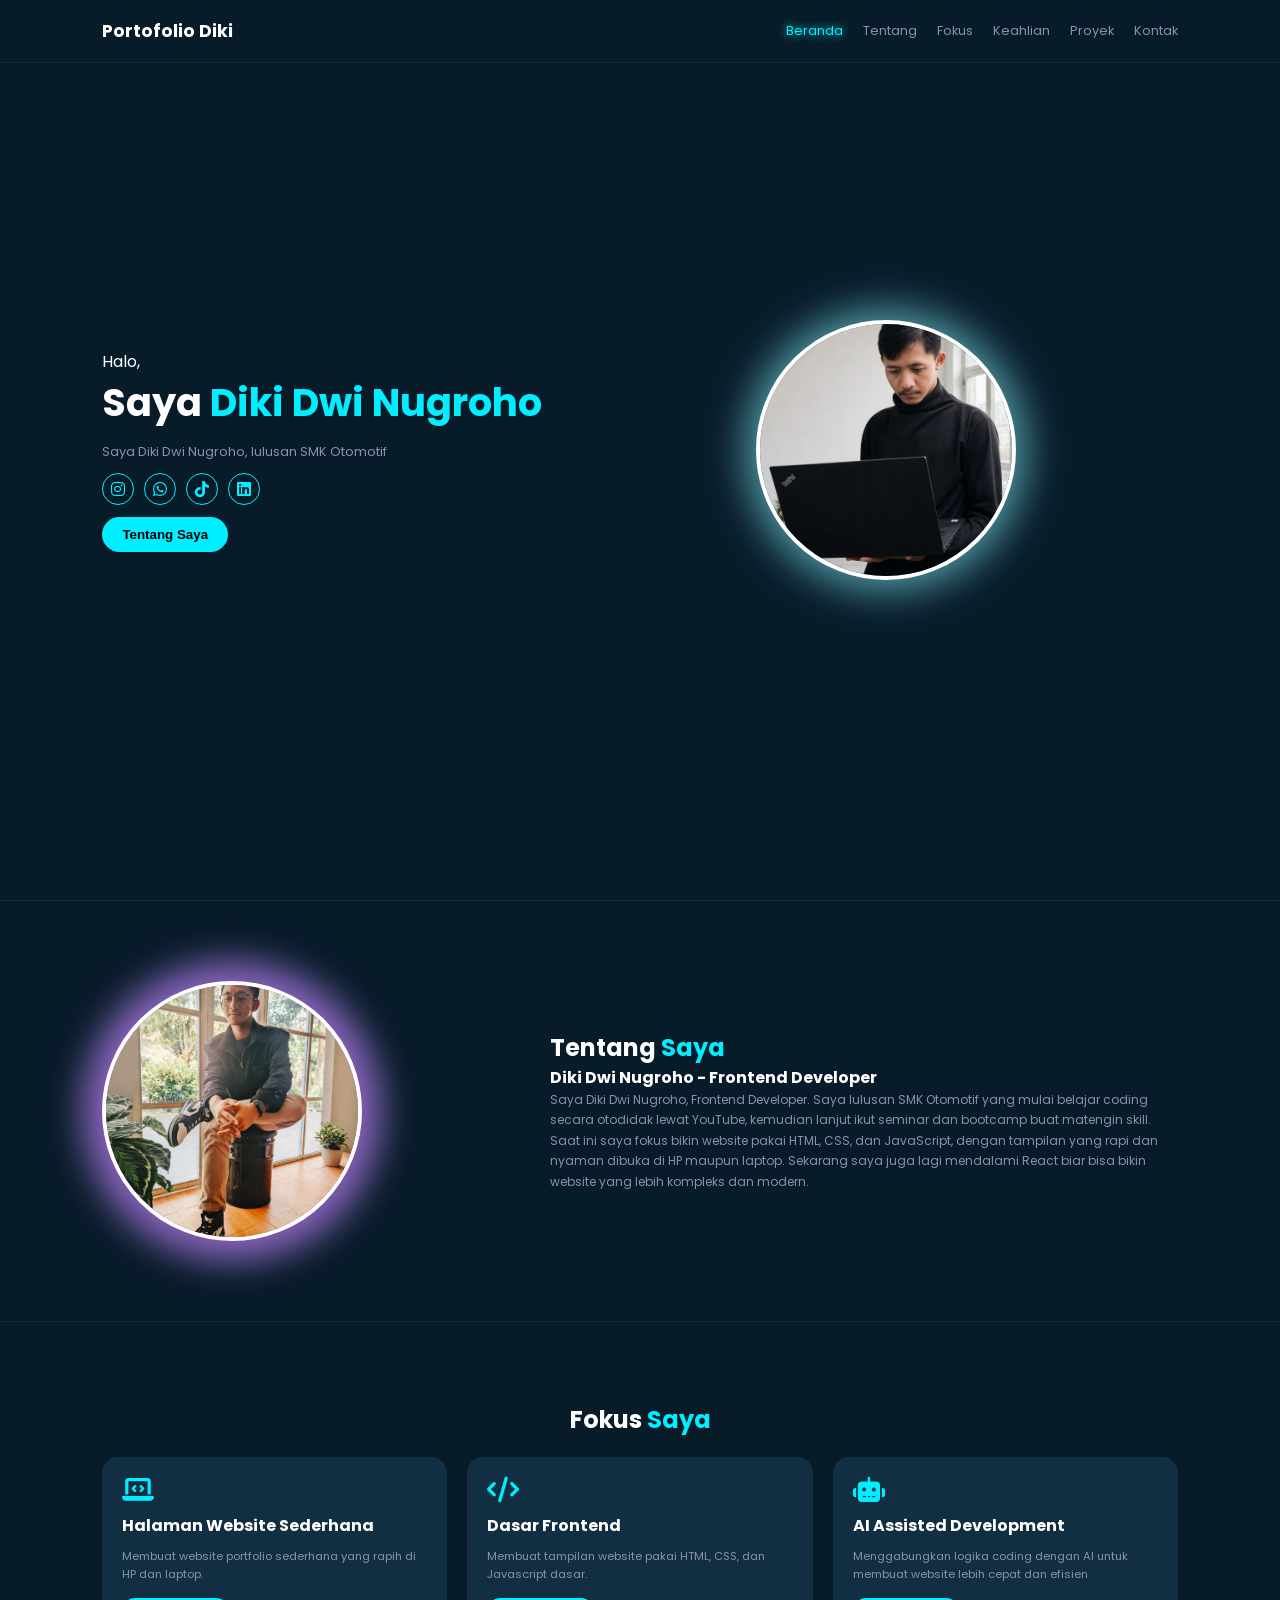
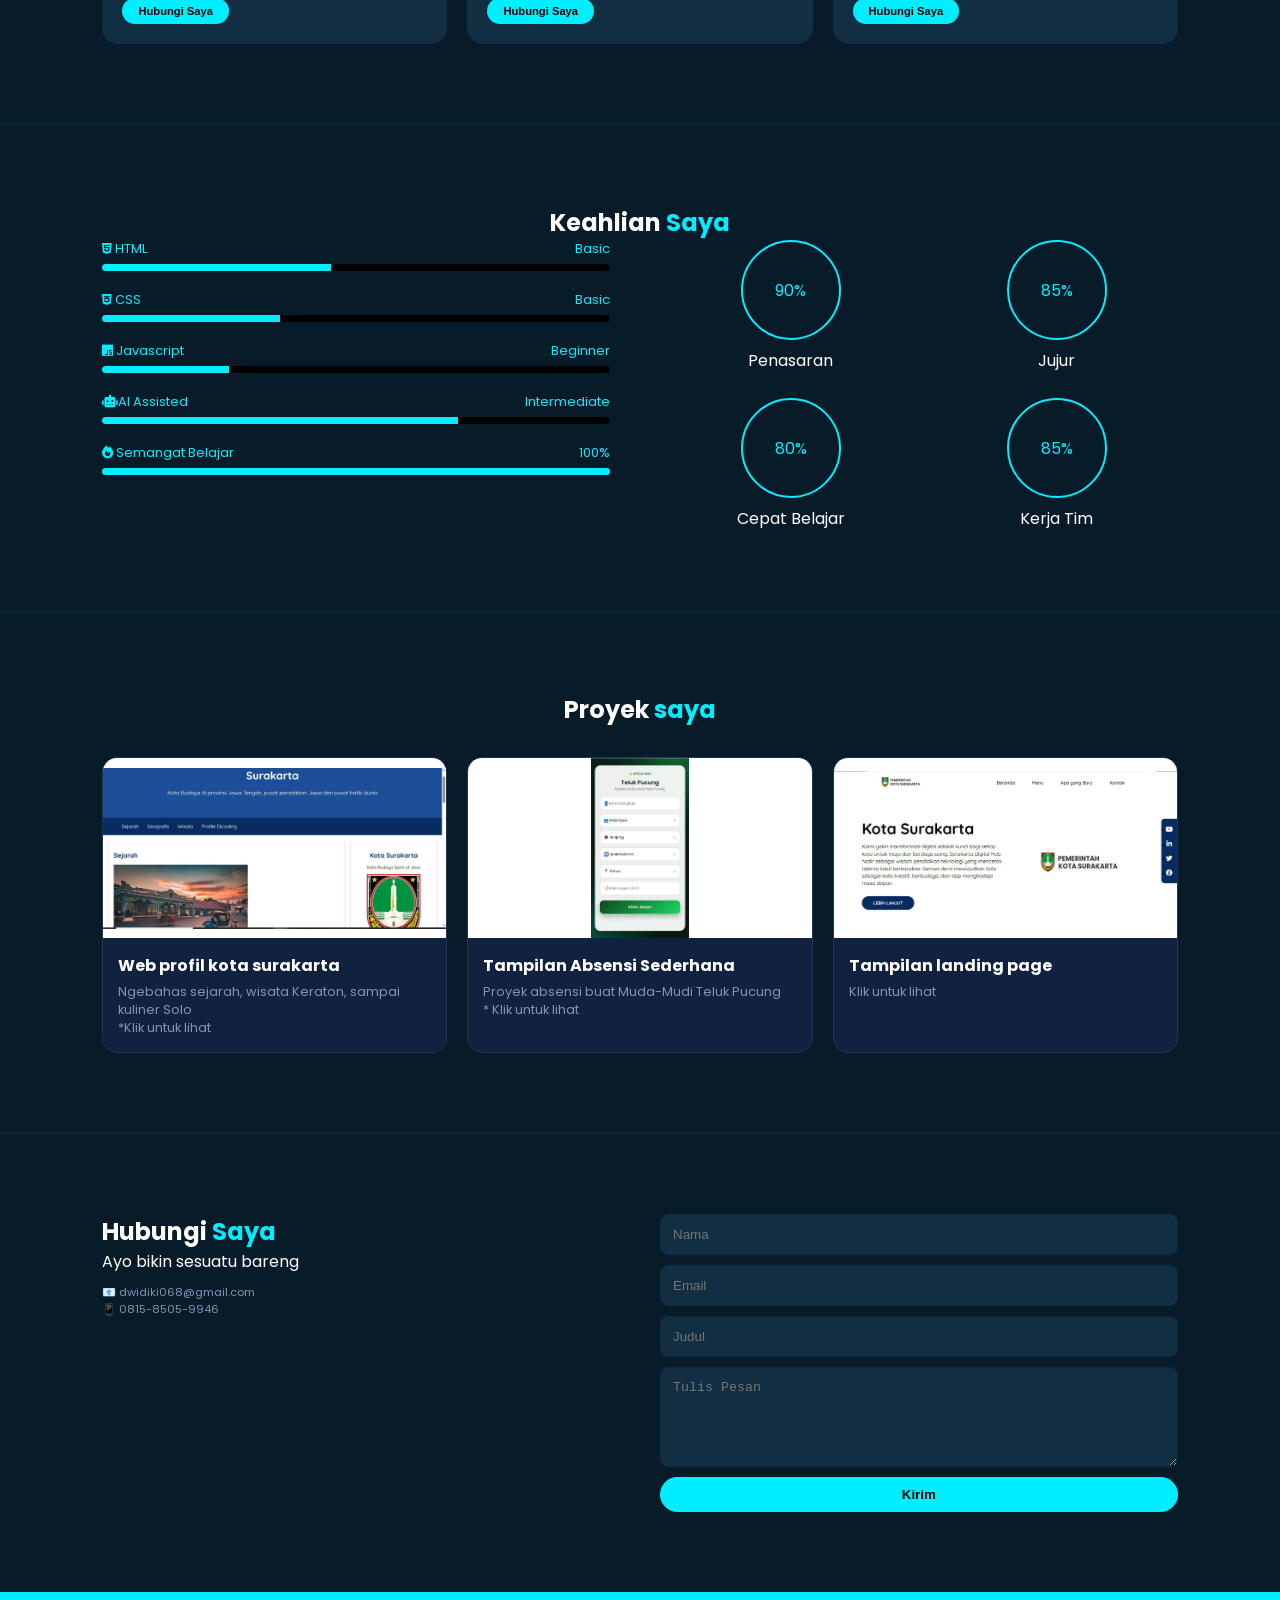
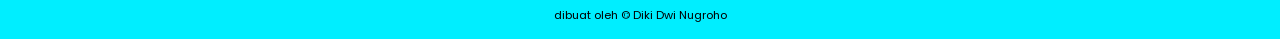
==== index.html @ 2370bca5 "Update index.html" ====
<!DOCTYPE html>
<html lang="id">
<head>
  <meta name="google-site-verification" content="iujRSpoMuVvYDwX9qb6ltJLf36_3VVV2gTtQCYWwE6g" />
  <meta charset="UTF-8">
  <meta name="viewport" content="width=device-width, initial-scale=1.0">
  
<!-- SEO UTAMA: Ini yang dibaca Google buat judul di pencarian -->
  <title>Portofolio Diki Dwi Nugroho - Frontend Developer</title>
  <meta name="description" content="Portofolio resmi Diki Dwi Nugroho, Frontend Developer. Lulusan SMK Otomotif">
  <meta name="keywords" content="portofolio Diki, Diki Dwi Nugroho, Frontend Developer">
  <meta name="author" content="Diki Dwi Nugroho">
  <link rel="canonical" href="https://kay313115.github.io/diki-portofolio/">
  
 <!-- OG: Biar kalo di-share ke WA / IG keliatan cakep -->
  <meta property="og:title" content="Portofolio Diki Dwi Nugroho">
  <meta property="og:image" content="https://kay313115.github.io/diki-portofolio/ddn.jpeg">
  <meta property="og:url" content="https://kay313115.github.io/diki-portofolio/">
  
  <!-- SCHEMA: Biar Google tau ini profil orang beneran, bukan web abal-abal -->
  <script type="application/ld+json">
  {
    "@context": "https://schema.org",
    "@type": "Person",
    "name": "Diki Dwi Nugroho",
    "url": "https://kay313115.github.io/diki-portofolio/",
    "image": "https://kay313115.github.io/diki-portofolio/ddn.jpeg",
    "jobTitle": "Frontend Developer",
    "sameAs": ["https://instagram.com/dikidwin", "https://www.linkedin.com/in/dikidwi-nugroho-8939112b4"]
  }
  </script>
  <link href="https://fonts.googleapis.com/css2?family=Poppins:wght@400;600;700&display=swap" rel="stylesheet">
  <link rel="stylesheet" href="https://cdnjs.cloudflare.com/ajax/libs/font-awesome/6.5.0/css/all.min.css">
  <link rel="stylesheet" href="style.css">
</head>
<body>
  <nav>
    <a class="logo">Portofolio Diki</a>
    <div class="hamburger" id="hamburger">☰</div>
    <div class="menu" id="menu">
      <a href="#home" class="active">Beranda</a>
      <a href="#about">Tentang</a>
      <a href="#services">Fokus</a>
      <a href="#skills">Keahlian</a>
      <a href="#project">Proyek</a>
      <a href="#contact">Kontak</a>
    </div>
  </nav>

  <section id="home" class="hero">
    <div>
      <p>Halo,</p>
      <h2>Saya <span id="typing"></span></h2>
      <p class="desc">Saya Diki Dwi Nugroho, lulusan SMK Otomotif</p>
      <div class="socials">
        <a href="https://instagram.com/dikidwin" target="_blank"><i class="fab fa-instagram"></i></a>
        <a href="https://wa.me/6281585059946" target="_blank"><i class="fab fa-whatsapp"></i></a>
        <a href="https://tiktok.com/@dutamihijab" target="_blank"><i class="fab fa-tiktok"></i></a>
        <a href="https://www.linkedin.com/in/dikidwi-nugroho-8939112b4" target="_blank"><i class="fab fa-linkedin"></i></a>
      </div>
      <button class="btn" onclick="document.querySelector('#about').scrollIntoView({behavior:'smooth'})">Tentang Saya</button>
    </div>
    <div class="avatar"><div class="glow"></div><img src="ddn.jpeg" alt="Foto profile Diki Dwi Nugroho" loading="lazy"></div>
  </section>

  <section id="about" class="about">
    <div class="avatar"><div class="glow"></div><div class="glow purple"></div><img src="nugroho.jpeg" alt="foto Diki Dwi Nugroho" loading="lazy"></div>
    <div>
      <h2>Tentang <span>Saya</span></h2>
      <h4>Diki Dwi Nugroho - Frontend Developer</h4>
      <p> Saya Diki Dwi Nugroho, Frontend Developer. Saya lulusan SMK Otomotif yang mulai belajar coding secara otodidak lewat YouTube, kemudian lanjut ikut seminar dan bootcamp buat matengin skill. Saat ini saya fokus bikin website pakai HTML, CSS, dan JavaScript, dengan tampilan yang rapi dan nyaman dibuka di HP maupun laptop. Sekarang saya juga lagi mendalami React biar bisa bikin website yang lebih kompleks dan modern. </p>
    </div>
  </section>

  <section id="services" class="services"><h2>Fokus <span> Saya</span></h2><div class="cards">
      <div class="card"><i class="fas fa-laptop-code"></i><h4>Halaman Website Sederhana</h4><p>Membuat website portfolio sederhana yang rapih di HP dan laptop.</p><button class="btn-contact" onclick="location.href='#contact'">Hubungi Saya</button></div>
      <div class="card"><i class="fas fa-code"></i><h4>Dasar Frontend</h4><p>Membuat tampilan website pakai HTML, CSS, dan Javascript dasar.</p><button class="btn-contact" onclick="location.href='#contact'">Hubungi Saya</button></div>
      <div class="card"><i class="fas fa-robot"></i><h4>AI Assisted Development</h4><p>Menggabungkan logika coding dengan AI untuk membuat website lebih cepat dan efisien</p><button class="btn-contact" onclick="location.href='#contact'">Hubungi Saya</button></div>
  </div></section>

  <section id="skills" class="skills"><h2>Keahlian <span>Saya</span></h2><div class="skill-wrap"><div class="tech">
        <div class="bar-box"><div class="bar-label"><span><i class="fab fa-html5"></i> HTML</span><span>Basic</span></div><div class="line"><div class="fill" style="width:45%"></div></div></div>
        <div class="bar-box"><div class="bar-label"><span><i class="fab fa-css3-alt"></i> CSS</span><span>Basic</span></div><div class="line"><div class="fill" style="width:35%"></div></div></div>
        <div class="bar-box"><div class="bar-label"><span><i class="fab fa-js"></i> Javascript</span><span>Beginner</span></div><div class="line"><div class="fill" style="width:25%"></div></div></div>
        <div class="bar-box"><div class="bar-label"><span><i class="fas fa-robot"></i>AI Assisted</span><span>Intermediate</span></div><div class="line"><div class="fill" style="width:70%"></div></div></div>
        <div class="bar-box"><div class="bar-label"><span><i class="fas fa-fire"></i> Semangat Belajar</span><span>100%</span></div><div class="line"><div class="fill" style="width:100%"></div></div></div>
  </div><div class="pro"><div class="circles">
          <div class="circle-wrap"><div class="circle"><span>90%</span></div><p>Penasaran</p></div>
          <div class="circle-wrap"><div class="circle"><span>85%</span></div><p>Jujur</p></div>
          <div class="circle-wrap"><div class="circle"><span>80%</span></div><p>Cepat Belajar</p></div>
          <div class="circle-wrap"><div class="circle"><span>85%</span></div><p>Kerja Tim</p></div>
  </div></div></div></section>

  <section id="project" class="project">
    <h2>Proyek <span>saya</span></h2>
    <div class="p-grid">
     <div class="p-card" onclick="window.open('https://kay313115.github.io/Kota-Surakarta/')">
       <img src="375.jpeg" alt="Web profil kota surakarta" loading="lazy">
       <div class="p-info">
         <h4>Web profil kota surakarta</h4>
         <p>Ngebahas sejarah, wisata Keraton, sampai kuliner Solo<br>*Klik untuk lihat</p>
       </div>
     </div>
     <div class="p-card" onclick="window.open('https://web-kita.my.id')">
       <img src="123.jpeg" alt="Absensi Teluk Pucung" loading="lazy">
       <div class="p-info">
         <h4>Tampilan Absensi Sederhana</h4>
         <p>Proyek absensi buat Muda-Mudi Teluk Pucung <br>* Klik untuk lihat</p>
       </div>
     </div>
     <div class="p-card" onclick="window.open('https://kay313115.github.io/Landing_Page-Kota_surakarta/')">
       <img src="346.jpeg" alt="landing page" loading="lazy">
       <div class="p-info">
         <h4>Tampilan landing page</h4>
         <p>Klik untuk lihat</p>
       </div>
     </div>
    </div>
  </section>

  <section id="contact" class="contact">
    <div><h2>Hubungi <span>Saya</span></h2><p>Ayo bikin sesuatu bareng</p><p class="small">📧 dwidiki068@gmail.com<br>📱 0815-8505-9946</p></div>
    <form id="form"><input type="text" name="name" placeholder="Nama" required><input type="email" name="email" placeholder="Email" required><input type="text" name="subject" placeholder="Judul"><textarea name="message" placeholder="Tulis Pesan"></textarea><button type="submit" class="btn full">Kirim</button></form>
  </section>

  <footer>dibuat oleh &#169; Diki Dwi Nugroho</footer>
  <script src="script.js"></script>
</body>
</html>
---- style.css ----
/* ================= RESET ================= */
* {
  margin: 0;
  padding: 0;
  box-sizing: border-box;
}

html {
  scroll-behavior: smooth;
}

body {
  background: #081B29;
  color: #fff;
  font-family: Poppins, sans-serif;
  overflow-x: hidden;
}

img {
  max-width: 100%;
  height: auto;
  display: block;
}

/* ================= NAVBAR ================= */
nav {
  display: flex;
  justify-content: space-between;
  align-items: center;
  padding: 18px 8%;
  position: fixed;
  top: 0;
  left: 0;
  right: 0;
  background: #081B29;
  z-index: 1000;
  border-bottom: 1px solid #0E2A3E;
}

.logo {
  font-weight: 700;
  font-size: 1.1rem;
}

.menu {
  display: flex;
  gap: 20px;
}

.menu a {
  color: #8892B0;
  text-decoration: none;
  font-size: .8rem;
  transition: 0.3s;
}

.menu a:hover,
.menu a.active {
  color: #00EEFF;
  text-shadow: 0 0 10px #00EEFF;
}

.hamburger {
  display: none;
  font-size: 26px;
  cursor: pointer;
  color: #00EEFF;
}

/* ================= HERO ================= */
.hero {
  display: grid;
  grid-template-columns: 1.2fr .8fr;
  min-height: 100vh;
  align-items: center;
  gap: 20px;
  padding: 100px 8%;
}

.hero h2 {
  font-size: 2.4rem;
}

#typing {
  color: #00EEFF;
}

.desc {
  color: #8892B0;
  font-size: .8rem;
  margin: 12px 0;
}

.socials {
  display: flex;
  gap: 10px;
  margin: 12px 0;
}

.socials a {
  width: 32px;
  height: 32px;
  border: 1px solid #00EEFF;
  border-radius: 50%;
  display: flex;
  align-items: center;
  justify-content: center;
  color: #00EEFF;
  text-decoration: none;
}

.btn {
  background: #00EEFF;
  color: #000;
  border: 0;
  padding: 10px 20px;
  border-radius: 20px;
  font-weight: 600;
  cursor: pointer;
}

.btn.full {
  width: 100%;
}

/* ================= AVATAR ================= */
.avatar {
  position: relative;
  width: 260px;
  height: 260px;
}

.glow {
  position: absolute;
  inset: -10px;
  background: #87f7ff;
  border-radius: 50%;
  filter: blur(20px);
  opacity: .6;
}

.glow.purple {
  background: #c73bdf;
  inset: -15px;
}

.avatar img {
  position: relative;
  width: 100%;
  height: 100%;
  border-radius: 50%;
  border: 4px solid #fff;
  object-fit: cover;
}

/* ================= SECTION ================= */
.about,
.services,
.skills,
.project,
.contact {
  border-top: 1px solid #0E2A3E;
  padding: 80px 8%;
}

.about {
  display: grid;
  grid-template-columns: .8fr 1.2fr;
  gap: 30px;
  align-items: center;
}

.about span,
.services span,
.skills span,
.project span,
.contact span {
  color: #00EEFF;
}

.about p {
  color: #8892B0;
  font-size: .75rem;
  line-height: 1.7;
}

.services,
.skills,
.project {
  text-align: center;
}

/* ================= CARDS ================= */
.cards {
  display: grid;
  grid-template-columns: repeat(3, 1fr);
  gap: 20px;
  margin-top: 20px;
}

.card {
  background: #112E42;
  padding: 20px;
  border-radius: 16px;
  text-align: left;
  display: flex;
  flex-direction: column;
}

.card i {
  color: #00EEFF;
  font-size: 1.6rem;
}

.card h4 {
  margin: 10px 0;
}

.card p {
  color: #8892B0;
  font-size: .7rem;
  line-height: 1.6;
  margin-bottom: 15px;
  flex-grow: 1;
}

.btn-contact {
  background: #00EEFF;
  color: #000;
  border: 0;
  padding: 7px 16px;
  border-radius: 20px;
  font-size: .7rem;
  font-weight: 600;
  cursor: pointer;
  align-self: flex-start;
}

/* ================= SKILLS ================= */
.skill-wrap {
  display: grid;
  grid-template-columns: 1fr 1fr;
  gap: 60px;
  text-align: left;
}

.bar-box {
  margin-bottom: 20px;
}

.bar-label {
  display: flex;
  justify-content: space-between;
  font-size: .8rem;
  margin-bottom: 6px;
}

.line {
  height: 7px;
  background: #000;
  border-radius: 10px;
  overflow: hidden;
}

.fill {
  height: 100%;
  background: #00EEFF;
}

.circles {
  display: grid;
  grid-template-columns: 1fr 1fr;
  gap: 25px;
}

.circle-wrap {
  display: flex;
  flex-direction: column;
  align-items: center;
  gap: 8px;
}

.circle {
  width: 100px;
  height: 100px;
  border: 2px solid #00EEFF;
  border-radius: 50%;
  display: flex;
  align-items: center;
  justify-content: center;
}

/* ================= PROJECT - GAMBAR UTUH ================= */
.p-grid {
  display: grid;
  grid-template-columns: repeat(auto-fit, minmax(280px, 1fr));
  gap: 20px;
  margin-top: 30px;
}

.p-card {
  background: #112240;
  border-radius: 15px;
  overflow: hidden;
  border: 1px solid #233554;
  transition: 0.3s;
  cursor: pointer;
}

.p-card:hover {
  transform: translateY(-5px);
  border-color: #00EEFF;
}

.p-card img {
  width: 100%;
  height: 180px;
  object-fit: contain;
  background: #fff;
}

.p-info {
  background: #112240;
}

.p-card h4 {
  padding: 15px 15px 5px 15px;
  font-size: 1rem;
  text-align: left;
}

.p-card p {
  padding: 0 15px 15px 15px;
  font-size: 0.8rem;
  color: #8892B0;
  text-align: left;
}

/* ================= CONTACT ================= */
.contact {
  display: grid;
  grid-template-columns: 1fr 1fr;
  gap: 40px;
  text-align: left;
}

.small {
  font-size: .7rem;
  color: #8892B0;
  margin-top: 10px;
}

form {
  display: flex;
  flex-direction: column;
  gap: 10px;
}

input,
textarea {
  background: #112E42;
  border: 1px solid #0E2A3E;
  padding: 12px;
  border-radius: 8px;
  color: #fff;
}

textarea {
  height: 100px;
}

footer {
  text-align: center;
  padding: 15px;
  background: #00EEFF;
  color: #000;
  font-size: .7rem;
}

/* ================= RESPONSIVE ================= */
@media (max-width: 900px) {
  .hero,
  .about,
  .skill-wrap,
  .contact,
  .cards {
    grid-template-columns: 1fr;
  }

  .hero {
    text-align: center;
  }

  .avatar {
    width: 200px;
    height: 200px;
    margin: auto;
    order: -1;
  }

  .socials {
    justify-content: center;
  }
}

@media (max-width: 768px) {
  nav {
    padding: 15px 5%;
  }

  .hamburger {
    display: block;
  }

  .menu {
    display: none;
    position: absolute;
    top: 60px;
    left: 0;
    width: 100%;
    background: #081B29;
    flex-direction: column;
    padding: 20px 0;
    text-align: center;
    border-top: 1px solid #0E2A3E;
  }

  .menu.active {
    display: flex;
  }

  .menu a {
    padding: 12px 0;
    font-size: 1rem;
  }

.p-card img {
    height: 180px;
  }
}
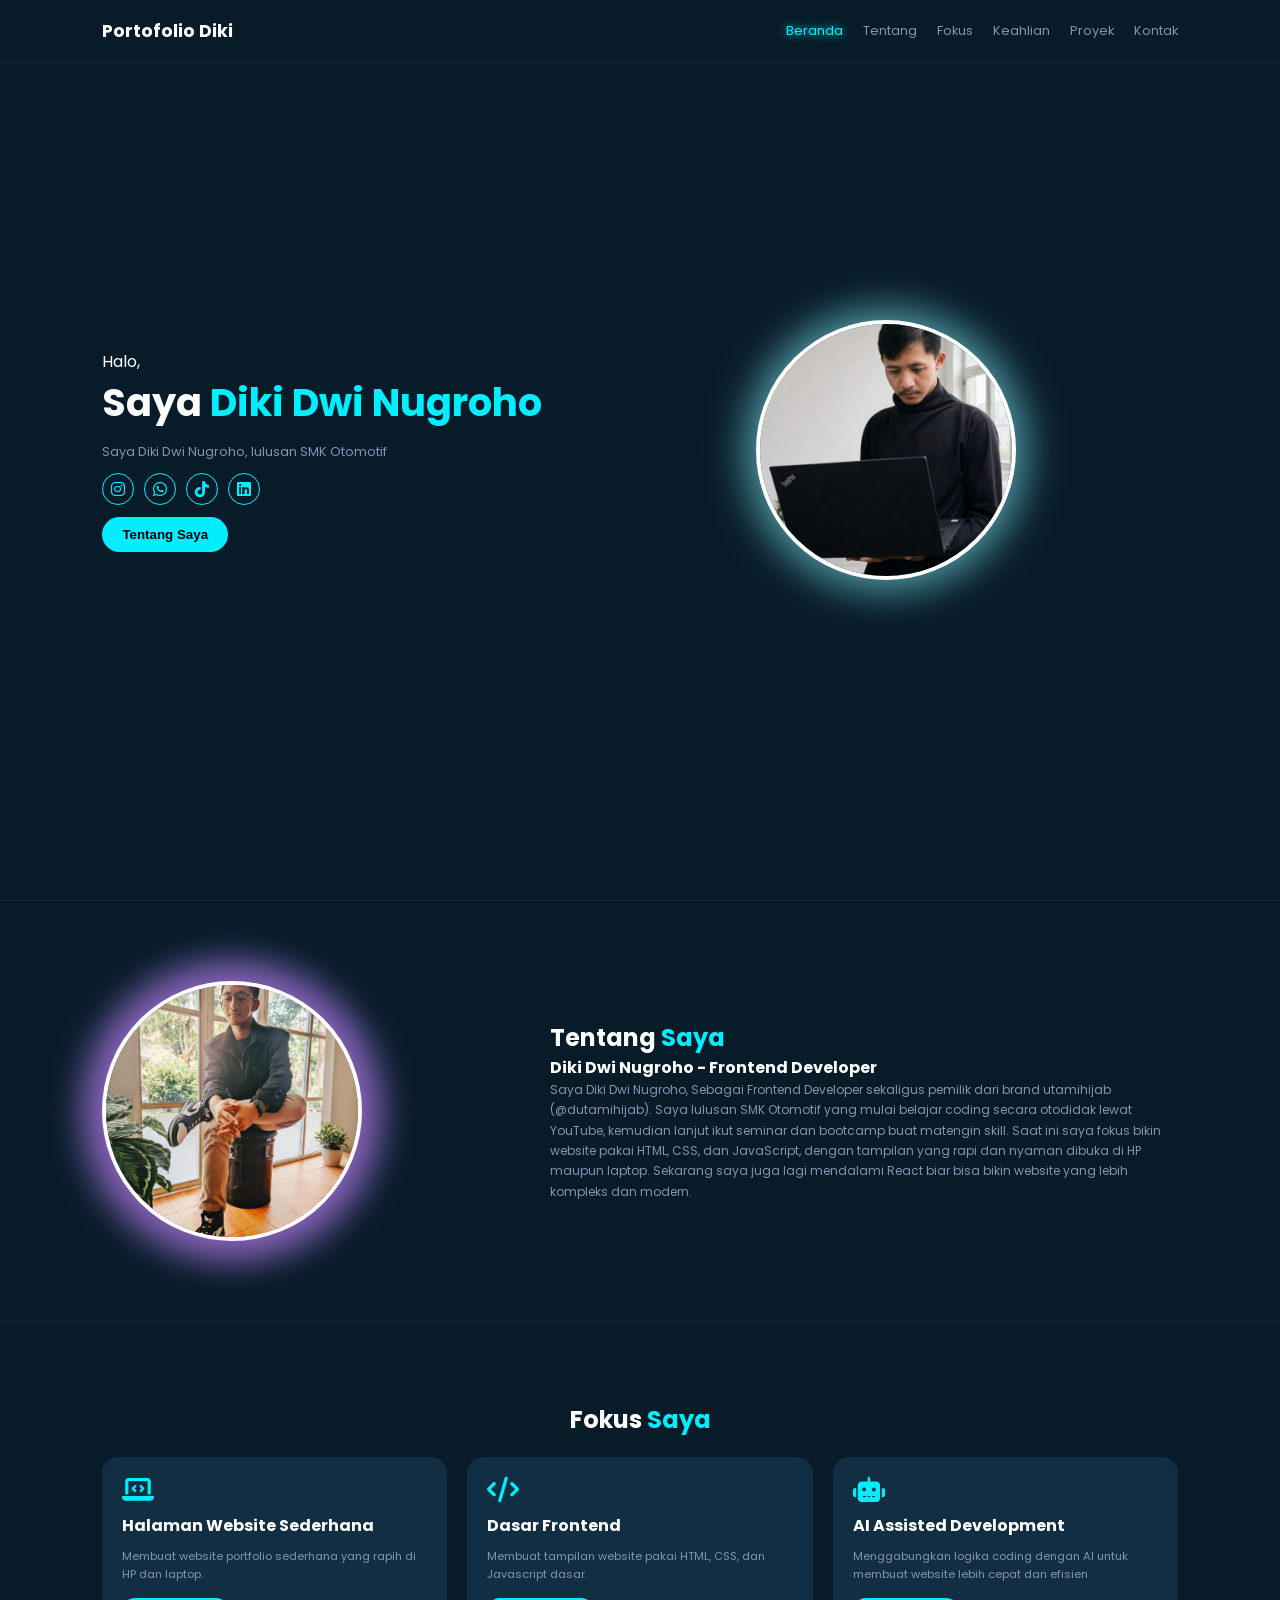
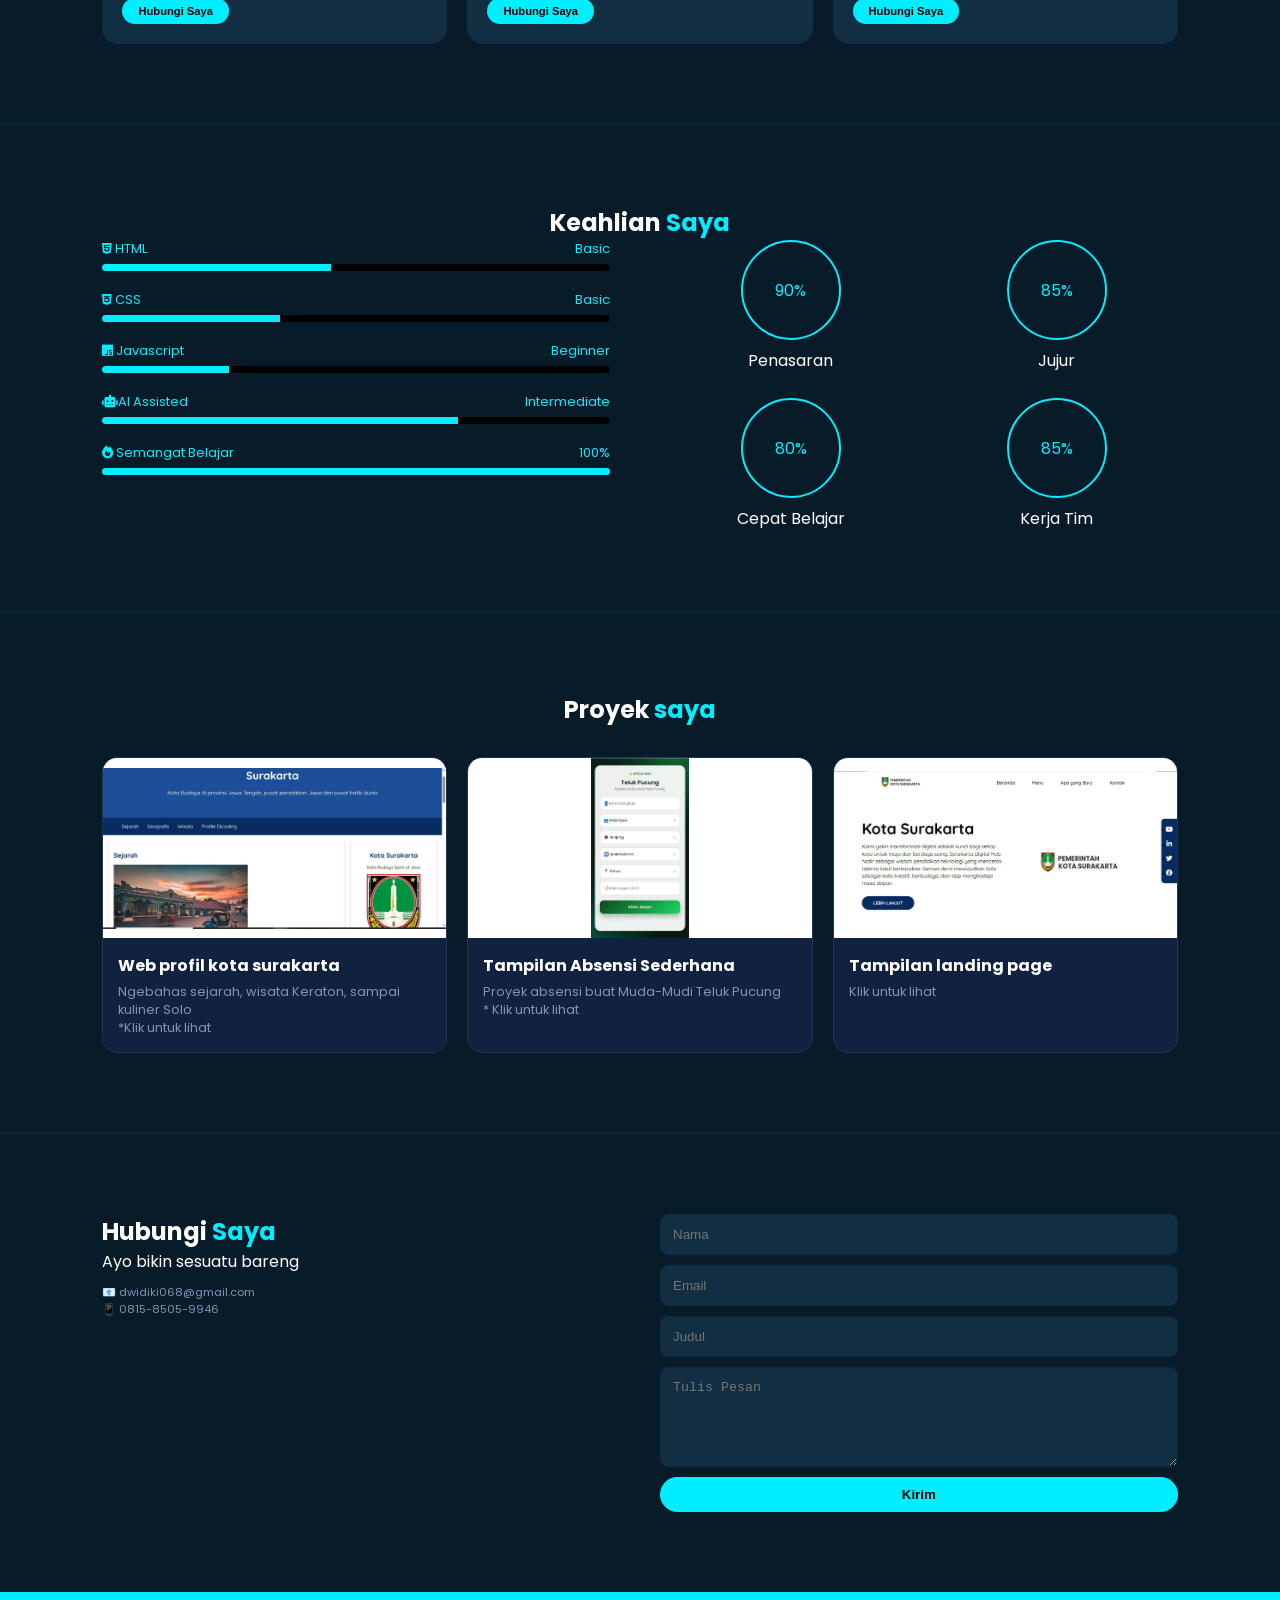
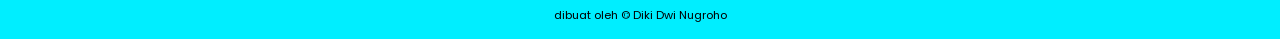
==== commit 8ab29dcf: "Update index.html" ====
--- a/index.html
+++ b/index.html
@@ -7,7 +7,7 @@
   
 <!-- SEO UTAMA: Ini yang dibaca Google buat judul di pencarian -->
   <title>Portofolio Diki Dwi Nugroho - Frontend Developer</title>
-  <meta name="description" content="Portofolio resmi Diki Dwi Nugroho, Frontend Developer. Lulusan SMK Otomotif">
+  <meta name="description" content="Portofolio resmi Diki Dwi Nugroho, owner utamihijab, Frontend Developer. Lulusan SMK Otomotif">
   <meta name="keywords" content="portofolio Diki, Diki Dwi Nugroho, Frontend Developer">
   <meta name="author" content="Diki Dwi Nugroho">
   <link rel="canonical" href="https://kay313115.github.io/diki-portofolio/">
@@ -19,15 +19,26 @@
   
   <!-- SCHEMA: Biar Google tau ini profil orang beneran, bukan web abal-abal -->
   <script type="application/ld+json">
-  {
-    "@context": "https://schema.org",
-    "@type": "Person",
-    "name": "Diki Dwi Nugroho",
-    "url": "https://kay313115.github.io/diki-portofolio/",
-    "image": "https://kay313115.github.io/diki-portofolio/ddn.jpeg",
-    "jobTitle": "Frontend Developer",
-    "sameAs": ["https://instagram.com/dikidwin", "https://www.linkedin.com/in/dikidwi-nugroho-8939112b4"]
-  }
+<script type="application/ld+json">
+{
+  "@context": "https://schema.org",
+  "@type": "Person",
+  "name": "Diki Dwi Nugroho",
+  "alternateName": "Diki Dwi Nugroho",
+  "url": "https://kay313115.github.io/diki-portofolio/",
+  "image": "https://kay313115.github.io/diki-portofolio/ddn.jpeg",
+  "jobTitle": ["Frontend Developer", "Owner Utamihijab"],
+  "description": "Diki Dwi Nugroho adalah Frontend Developer dan Owner Utamihijab. Lulusan SMK Otomotif yang membuat website menggunakan HTML, CSS, JavaScript, dan React.",
+  "worksFor": {
+    "@type": "Organization",
+    "name": "Utamihijab"
+  },
+  "sameAs": [
+    "https://instagram.com/dikidwin",
+    "https://www.linkedin.com/in/dikidwi-nugroho-8939112b4",
+    "https://tiktok.com/@dutamihijab"
+  ]
+}
   </script>
   <link href="https://fonts.googleapis.com/css2?family=Poppins:wght@400;600;700&display=swap" rel="stylesheet">
   <link rel="stylesheet" href="https://cdnjs.cloudflare.com/ajax/libs/font-awesome/6.5.0/css/all.min.css">
@@ -64,11 +75,11 @@
   </section>
 
   <section id="about" class="about">
-    <div class="avatar"><div class="glow"></div><div class="glow purple"></div><img src="nugroho.jpeg" alt="foto Diki Dwi Nugroho" loading="lazy"></div>
+    <div class="avatar"><div class="glow"></div><div class="glow purple"></div><img src="nugroho.jpeg" alt="foto Diki Dwi Nugroho sedang duduk di kursi dengan santai" loading="lazy"></div>
     <div>
       <h2>Tentang <span>Saya</span></h2>
       <h4>Diki Dwi Nugroho - Frontend Developer</h4>
-      <p> Saya Diki Dwi Nugroho, Frontend Developer. Saya lulusan SMK Otomotif yang mulai belajar coding secara otodidak lewat YouTube, kemudian lanjut ikut seminar dan bootcamp buat matengin skill. Saat ini saya fokus bikin website pakai HTML, CSS, dan JavaScript, dengan tampilan yang rapi dan nyaman dibuka di HP maupun laptop. Sekarang saya juga lagi mendalami React biar bisa bikin website yang lebih kompleks dan modern. </p>
+      <p> Saya Diki Dwi Nugroho, Sebagai Frontend Developer sekaligus pemilik dari brand utamihijab (@dutamihijab). Saya lulusan SMK Otomotif yang mulai belajar coding secara otodidak lewat YouTube, kemudian lanjut ikut seminar dan bootcamp buat matengin skill. Saat ini saya fokus bikin website pakai HTML, CSS, dan JavaScript, dengan tampilan yang rapi dan nyaman dibuka di HP maupun laptop. Sekarang saya juga lagi mendalami React biar bisa bikin website yang lebih kompleks dan modern. </p>
     </div>
   </section>
 
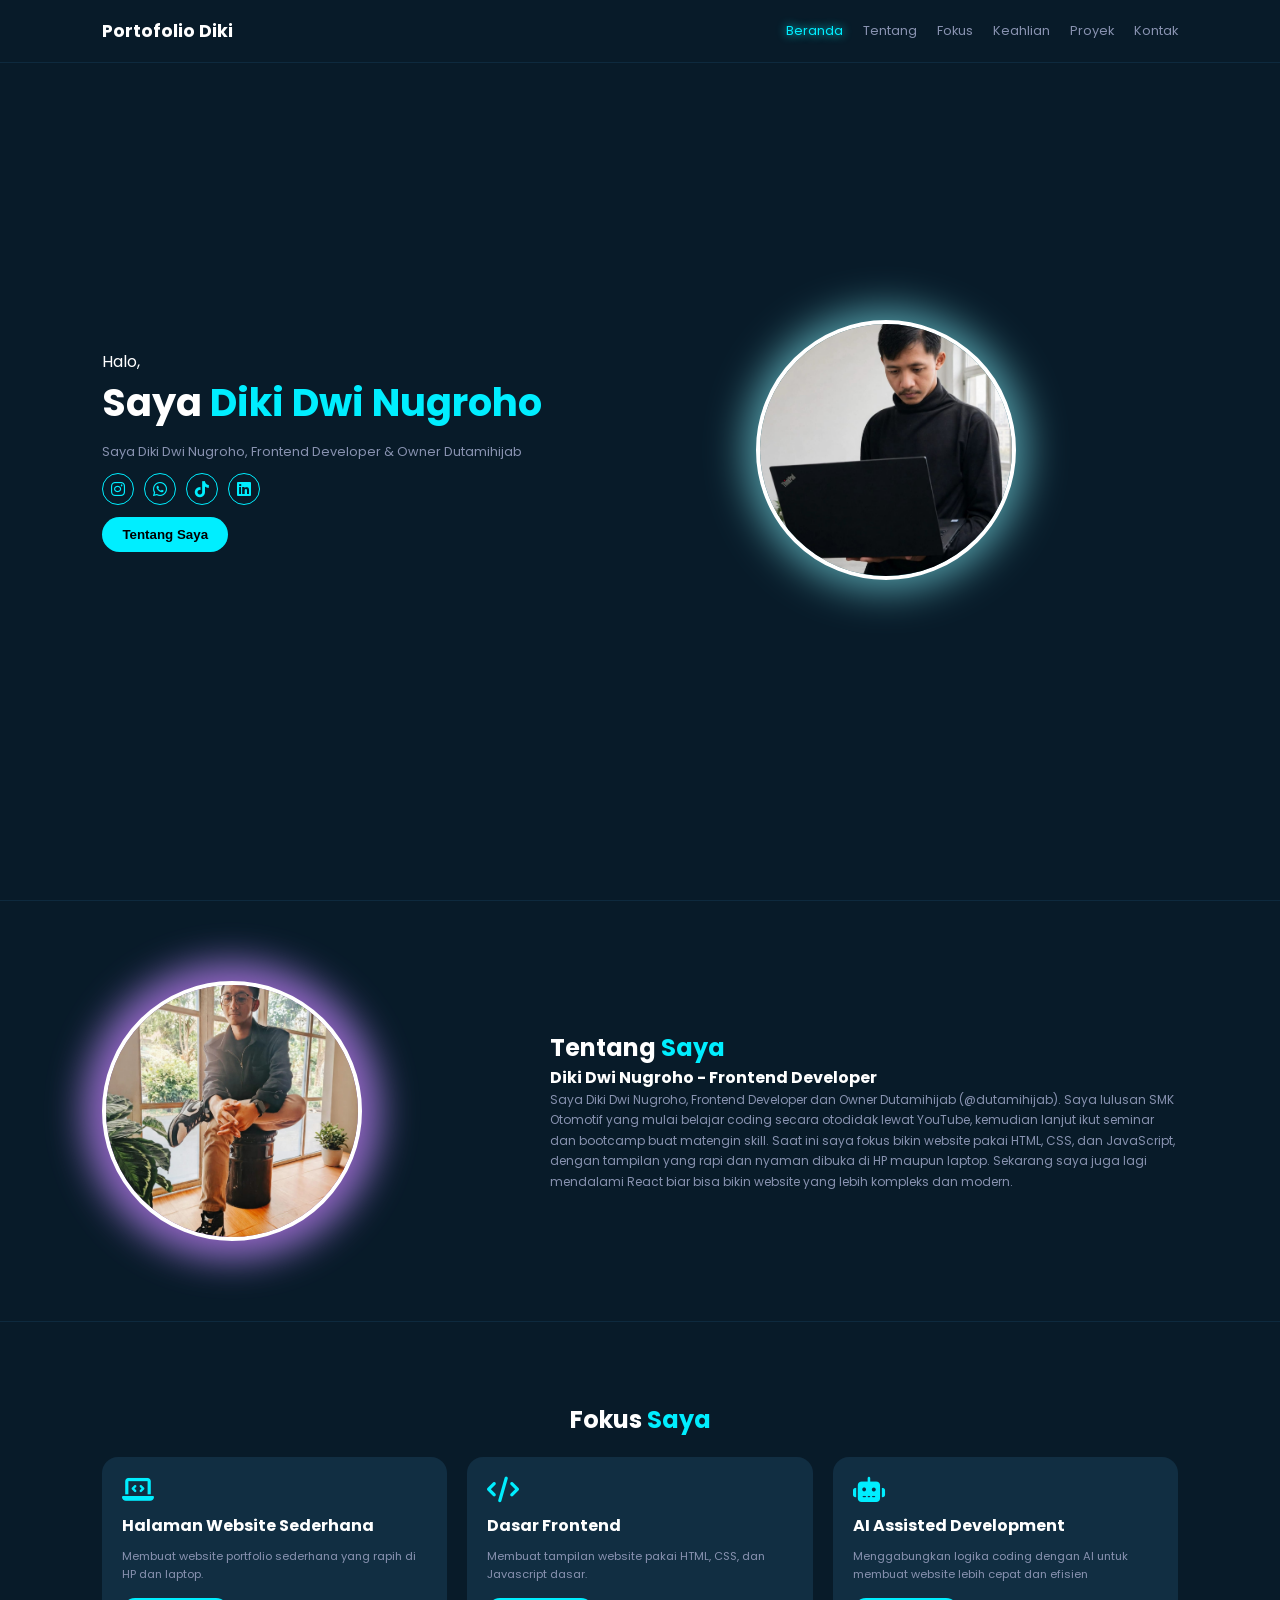
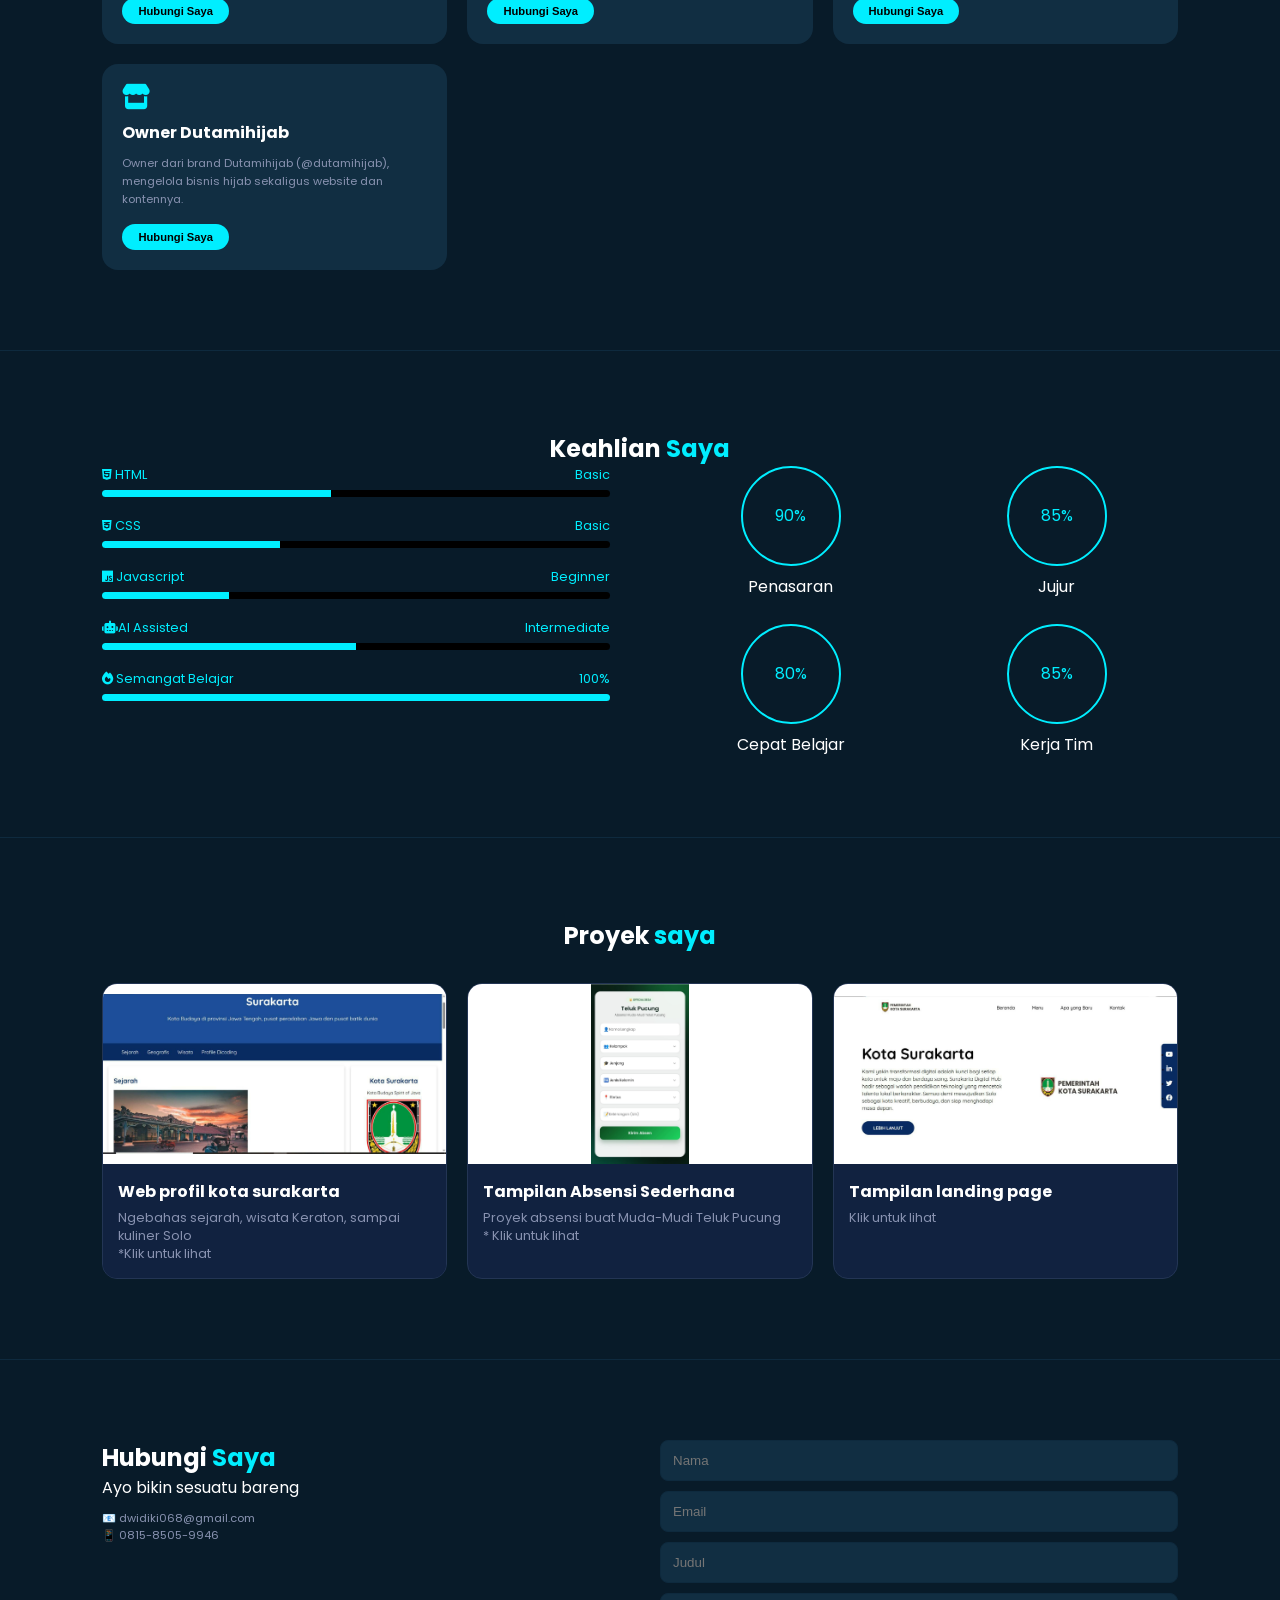
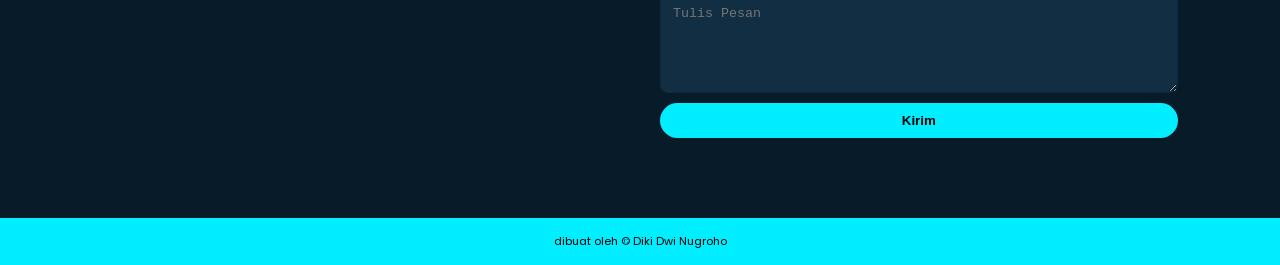
==== commit 658bc282: "Enhance SEO and update content in index.html Updated meta tags and content for SEO improvements and " ====
--- a/index.html
+++ b/index.html
@@ -5,40 +5,40 @@
   <meta charset="UTF-8">
   <meta name="viewport" content="width=device-width, initial-scale=1.0">
   
-<!-- SEO UTAMA: Ini yang dibaca Google buat judul di pencarian -->
-  <title>Portofolio Diki Dwi Nugroho - Frontend Developer</title>
-  <meta name="description" content="Portofolio resmi Diki Dwi Nugroho, owner utamihijab, Frontend Developer. Lulusan SMK Otomotif">
-  <meta name="keywords" content="portofolio Diki, Diki Dwi Nugroho, Frontend Developer">
+<!-- SEO UTAMA -->
+  <title>Diki Dwi Nugroho - Frontend Developer & Owner Dutamihijab</title>
+  <meta name="description" content="Diki Dwi Nugroho adalah Frontend Developer dan Owner Dutamihijab. Lulusan SMK Otomotif yang fokus bikin website HTML, CSS, JavaScript, dan React.">
+  <meta name="keywords" content="Diki Dwi Nugroho, Diki Dwi Nugroho siapa, Frontend Developer, Owner Dutamihijab, Dutamihijab">
   <meta name="author" content="Diki Dwi Nugroho">
   <link rel="canonical" href="https://kay313115.github.io/diki-portofolio/">
   
- <!-- OG: Biar kalo di-share ke WA / IG keliatan cakep -->
-  <meta property="og:title" content="Portofolio Diki Dwi Nugroho">
+ <!-- OG -->
+  <meta property="og:title" content="Diki Dwi Nugroho - Frontend Developer & Owner Dutamihijab">
+  <meta property="og:description" content="Frontend Developer & Owner Dutamihijab. Lulusan SMK Otomotif, fokus di website HTML, CSS, JavaScript, React.">
   <meta property="og:image" content="https://kay313115.github.io/diki-portofolio/ddn.jpeg">
   <meta property="og:url" content="https://kay313115.github.io/diki-portofolio/">
   
-  <!-- SCHEMA: Biar Google tau ini profil orang beneran, bukan web abal-abal -->
+  <!-- SCHEMA: UDAH GUA BENERIN, TINGGAL 1 SCRIPT, GAK DOBEL LAGI -->
   <script type="application/ld+json">
-<script type="application/ld+json">
-{
-  "@context": "https://schema.org",
-  "@type": "Person",
-  "name": "Diki Dwi Nugroho",
-  "alternateName": "Diki Dwi Nugroho",
-  "url": "https://kay313115.github.io/diki-portofolio/",
-  "image": "https://kay313115.github.io/diki-portofolio/ddn.jpeg",
-  "jobTitle": ["Frontend Developer", "Owner Utamihijab"],
-  "description": "Diki Dwi Nugroho adalah Frontend Developer dan Owner Utamihijab. Lulusan SMK Otomotif yang membuat website menggunakan HTML, CSS, JavaScript, dan React.",
-  "worksFor": {
-    "@type": "Organization",
-    "name": "Utamihijab"
-  },
-  "sameAs": [
-    "https://instagram.com/dikidwin",
-    "https://www.linkedin.com/in/dikidwi-nugroho-8939112b4",
-    "https://tiktok.com/@dutamihijab"
-  ]
-}
+  {
+    "@context": "https://schema.org",
+    "@type": "Person",
+    "name": "Diki Dwi Nugroho",
+    "alternateName": "Dicky Dwi Nugroho",
+    "url": "https://kay313115.github.io/diki-portofolio/",
+    "image": "https://kay313115.github.io/diki-portofolio/ddn.jpeg",
+    "jobTitle": ["Frontend Developer", "Owner Dutamihijab"],
+    "description": "Diki Dwi Nugroho adalah Frontend Developer dan Owner Dutamihijab. Lulusan SMK Otomotif yang membuat website menggunakan HTML, CSS, JavaScript, dan React.",
+    "worksFor": {
+      "@type": "Organization",
+      "name": "Dutamihijab"
+    },
+    "sameAs": [
+      "https://instagram.com/dikidwin",
+      "https://www.linkedin.com/in/dikidwi-nugroho-8939112b4",
+      "https://tiktok.com/@dutamihijab"
+    ]
+  }
   </script>
   <link href="https://fonts.googleapis.com/css2?family=Poppins:wght@400;600;700&display=swap" rel="stylesheet">
   <link rel="stylesheet" href="https://cdnjs.cloudflare.com/ajax/libs/font-awesome/6.5.0/css/all.min.css">
@@ -62,7 +62,7 @@
     <div>
       <p>Halo,</p>
       <h2>Saya <span id="typing"></span></h2>
-      <p class="desc">Saya Diki Dwi Nugroho, lulusan SMK Otomotif</p>
+      <p class="desc">Saya Diki Dwi Nugroho, Frontend Developer & Owner Dutamihijab</p>
       <div class="socials">
         <a href="https://instagram.com/dikidwin" target="_blank"><i class="fab fa-instagram"></i></a>
         <a href="https://wa.me/6281585059946" target="_blank"><i class="fab fa-whatsapp"></i></a>
@@ -79,7 +79,7 @@
     <div>
       <h2>Tentang <span>Saya</span></h2>
       <h4>Diki Dwi Nugroho - Frontend Developer</h4>
-      <p> Saya Diki Dwi Nugroho, Sebagai Frontend Developer sekaligus pemilik dari brand utamihijab (@dutamihijab). Saya lulusan SMK Otomotif yang mulai belajar coding secara otodidak lewat YouTube, kemudian lanjut ikut seminar dan bootcamp buat matengin skill. Saat ini saya fokus bikin website pakai HTML, CSS, dan JavaScript, dengan tampilan yang rapi dan nyaman dibuka di HP maupun laptop. Sekarang saya juga lagi mendalami React biar bisa bikin website yang lebih kompleks dan modern. </p>
+      <p>Saya Diki Dwi Nugroho, Frontend Developer dan Owner Dutamihijab (@dutamihijab). Saya lulusan SMK Otomotif yang mulai belajar coding secara otodidak lewat YouTube, kemudian lanjut ikut seminar dan bootcamp buat matengin skill. Saat ini saya fokus bikin website pakai HTML, CSS, dan JavaScript, dengan tampilan yang rapi dan nyaman dibuka di HP maupun laptop. Sekarang saya juga lagi mendalami React biar bisa bikin website yang lebih kompleks dan modern.</p>
     </div>
   </section>
 
@@ -87,13 +87,14 @@
       <div class="card"><i class="fas fa-laptop-code"></i><h4>Halaman Website Sederhana</h4><p>Membuat website portfolio sederhana yang rapih di HP dan laptop.</p><button class="btn-contact" onclick="location.href='#contact'">Hubungi Saya</button></div>
       <div class="card"><i class="fas fa-code"></i><h4>Dasar Frontend</h4><p>Membuat tampilan website pakai HTML, CSS, dan Javascript dasar.</p><button class="btn-contact" onclick="location.href='#contact'">Hubungi Saya</button></div>
       <div class="card"><i class="fas fa-robot"></i><h4>AI Assisted Development</h4><p>Menggabungkan logika coding dengan AI untuk membuat website lebih cepat dan efisien</p><button class="btn-contact" onclick="location.href='#contact'">Hubungi Saya</button></div>
+      <div class="card"><i class="fas fa-store"></i><h4>Owner Dutamihijab</h4><p>Owner dari brand Dutamihijab (@dutamihijab), mengelola bisnis hijab sekaligus website dan kontennya.</p><button class="btn-contact" onclick="location.href='#contact'">Hubungi Saya</button></div>
   </div></section>
 
   <section id="skills" class="skills"><h2>Keahlian <span>Saya</span></h2><div class="skill-wrap"><div class="tech">
         <div class="bar-box"><div class="bar-label"><span><i class="fab fa-html5"></i> HTML</span><span>Basic</span></div><div class="line"><div class="fill" style="width:45%"></div></div></div>
         <div class="bar-box"><div class="bar-label"><span><i class="fab fa-css3-alt"></i> CSS</span><span>Basic</span></div><div class="line"><div class="fill" style="width:35%"></div></div></div>
         <div class="bar-box"><div class="bar-label"><span><i class="fab fa-js"></i> Javascript</span><span>Beginner</span></div><div class="line"><div class="fill" style="width:25%"></div></div></div>
-        <div class="bar-box"><div class="bar-label"><span><i class="fas fa-robot"></i>AI Assisted</span><span>Intermediate</span></div><div class="line"><div class="fill" style="width:70%"></div></div></div>
+        <div class="bar-box"><div class="bar-label"><span><i class="fas fa-robot"></i>AI Assisted</span><span>Intermediate</span></div><div class="line"><div class="fill" style="width:50%"></div></div></div>
         <div class="bar-box"><div class="bar-label"><span><i class="fas fa-fire"></i> Semangat Belajar</span><span>100%</span></div><div class="line"><div class="fill" style="width:100%"></div></div></div>
   </div><div class="pro"><div class="circles">
           <div class="circle-wrap"><div class="circle"><span>90%</span></div><p>Penasaran</p></div>
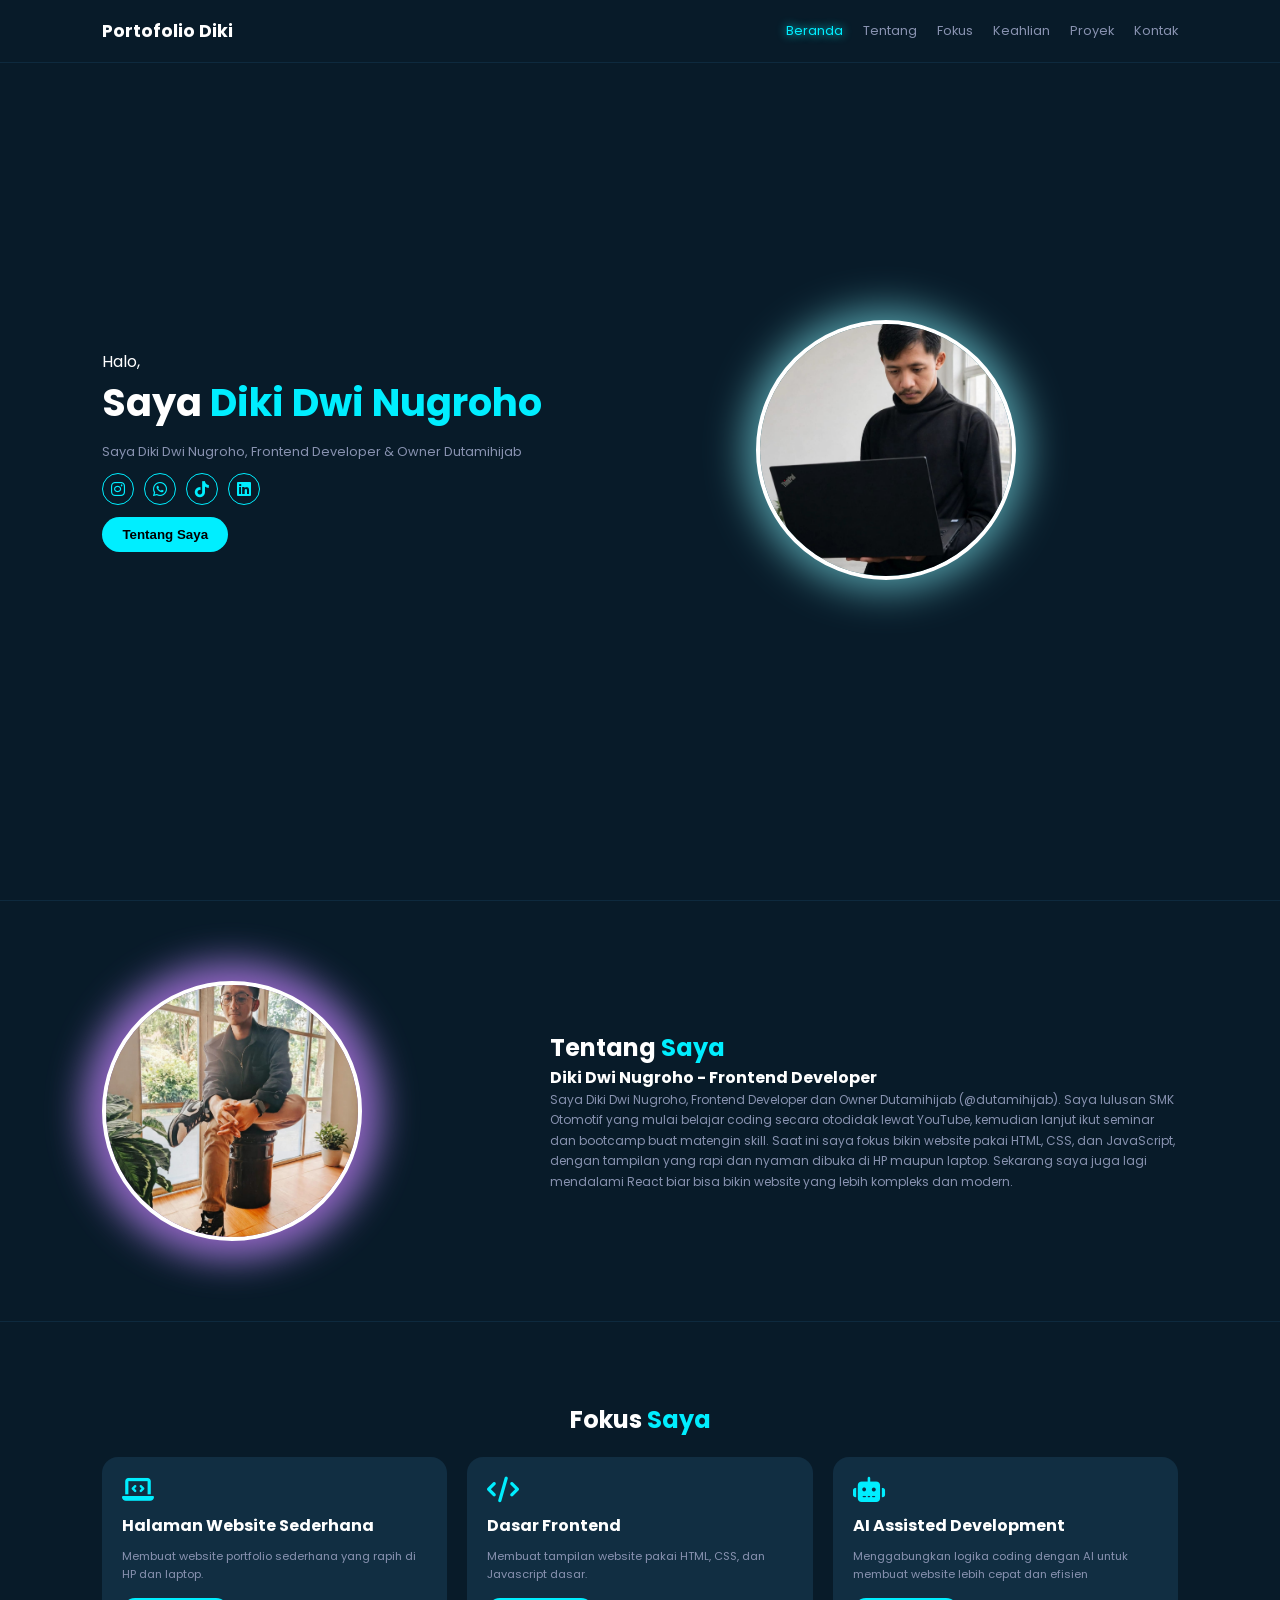
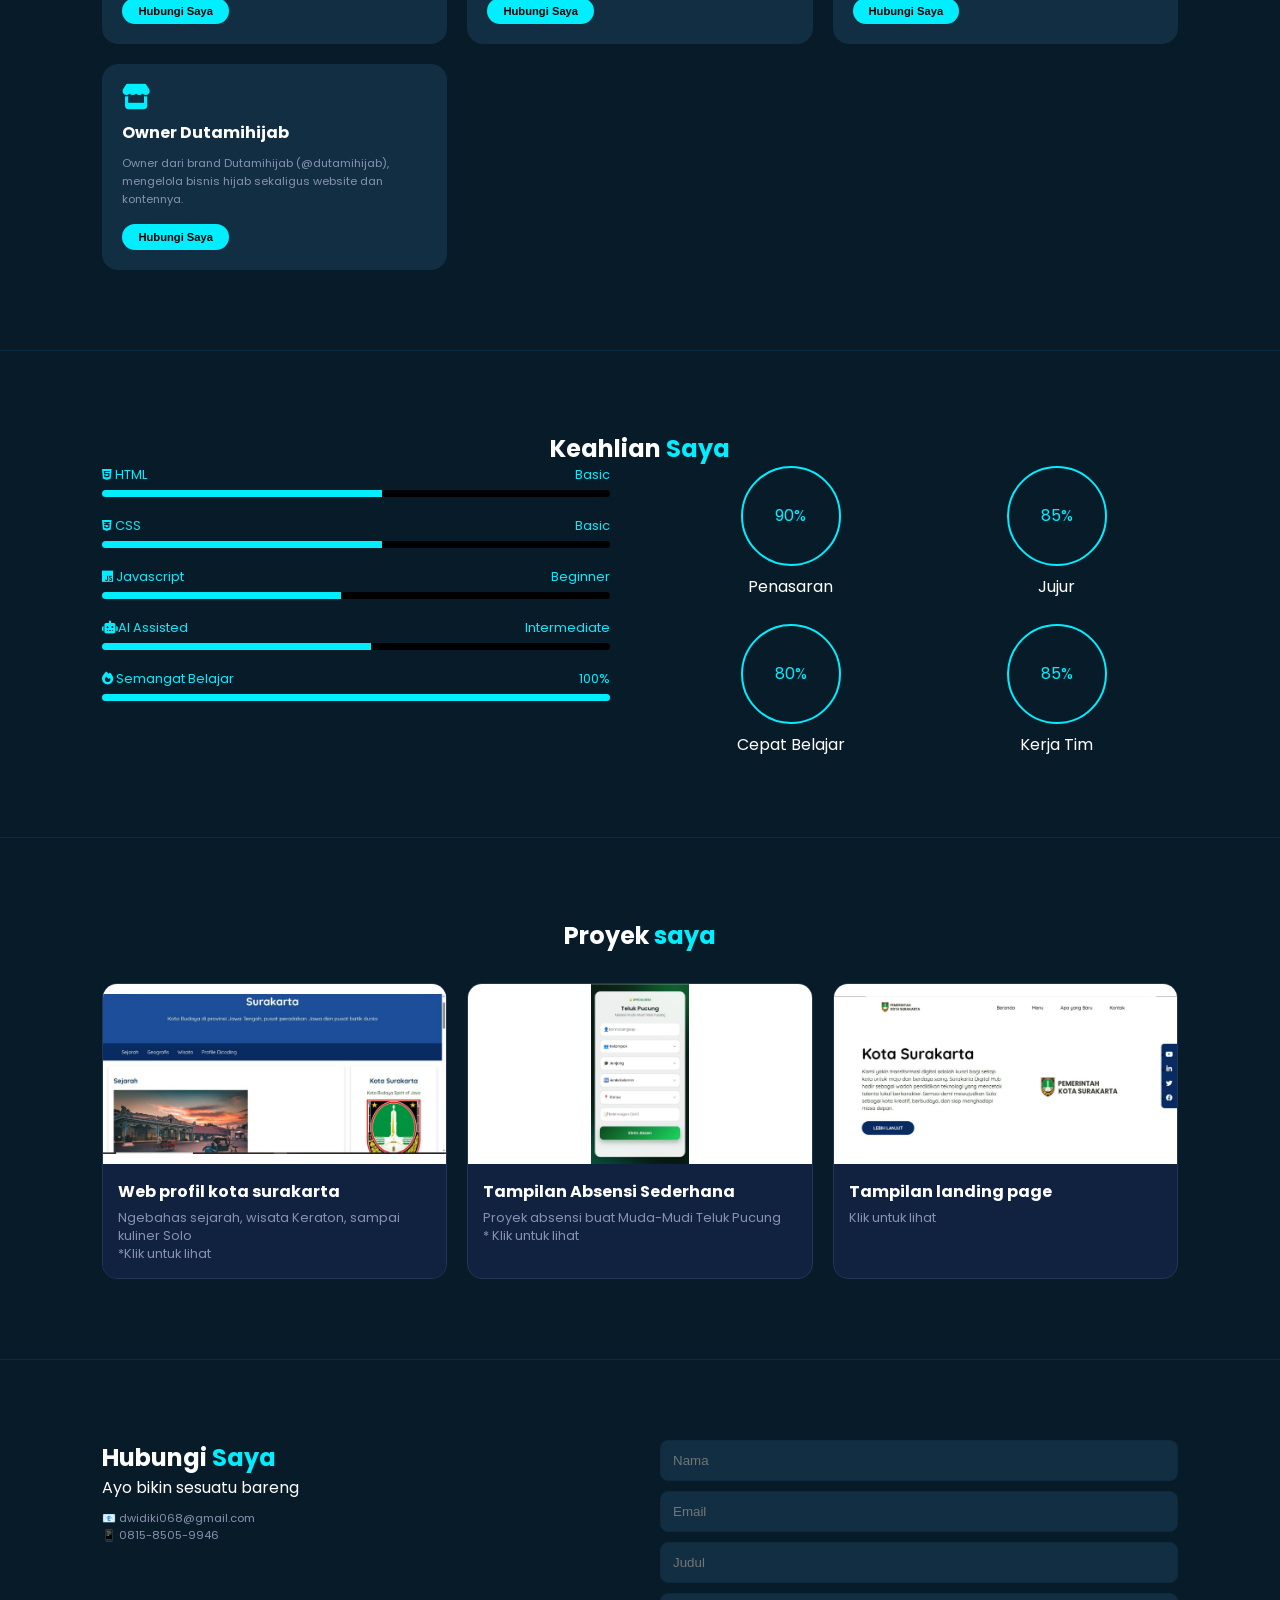
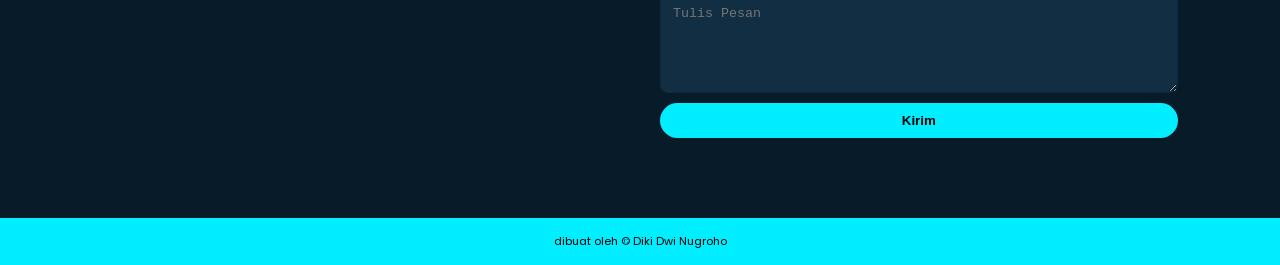
==== commit 8142e8dd: "Update index.html" ====
--- a/index.html
+++ b/index.html
@@ -91,10 +91,10 @@
   </div></section>
 
   <section id="skills" class="skills"><h2>Keahlian <span>Saya</span></h2><div class="skill-wrap"><div class="tech">
-        <div class="bar-box"><div class="bar-label"><span><i class="fab fa-html5"></i> HTML</span><span>Basic</span></div><div class="line"><div class="fill" style="width:45%"></div></div></div>
-        <div class="bar-box"><div class="bar-label"><span><i class="fab fa-css3-alt"></i> CSS</span><span>Basic</span></div><div class="line"><div class="fill" style="width:35%"></div></div></div>
-        <div class="bar-box"><div class="bar-label"><span><i class="fab fa-js"></i> Javascript</span><span>Beginner</span></div><div class="line"><div class="fill" style="width:25%"></div></div></div>
-        <div class="bar-box"><div class="bar-label"><span><i class="fas fa-robot"></i>AI Assisted</span><span>Intermediate</span></div><div class="line"><div class="fill" style="width:50%"></div></div></div>
+        <div class="bar-box"><div class="bar-label"><span><i class="fab fa-html5"></i> HTML</span><span>Basic</span></div><div class="line"><div class="fill" style="width:55%"></div></div></div>
+        <div class="bar-box"><div class="bar-label"><span><i class="fab fa-css3-alt"></i> CSS</span><span>Basic</span></div><div class="line"><div class="fill" style="width:55%"></div></div></div>
+        <div class="bar-box"><div class="bar-label"><span><i class="fab fa-js"></i> Javascript</span><span>Beginner</span></div><div class="line"><div class="fill" style="width:47%"></div></div></div>
+        <div class="bar-box"><div class="bar-label"><span><i class="fas fa-robot"></i>AI Assisted</span><span>Intermediate</span></div><div class="line"><div class="fill" style="width:53%"></div></div></div>
         <div class="bar-box"><div class="bar-label"><span><i class="fas fa-fire"></i> Semangat Belajar</span><span>100%</span></div><div class="line"><div class="fill" style="width:100%"></div></div></div>
   </div><div class="pro"><div class="circles">
           <div class="circle-wrap"><div class="circle"><span>90%</span></div><p>Penasaran</p></div>
